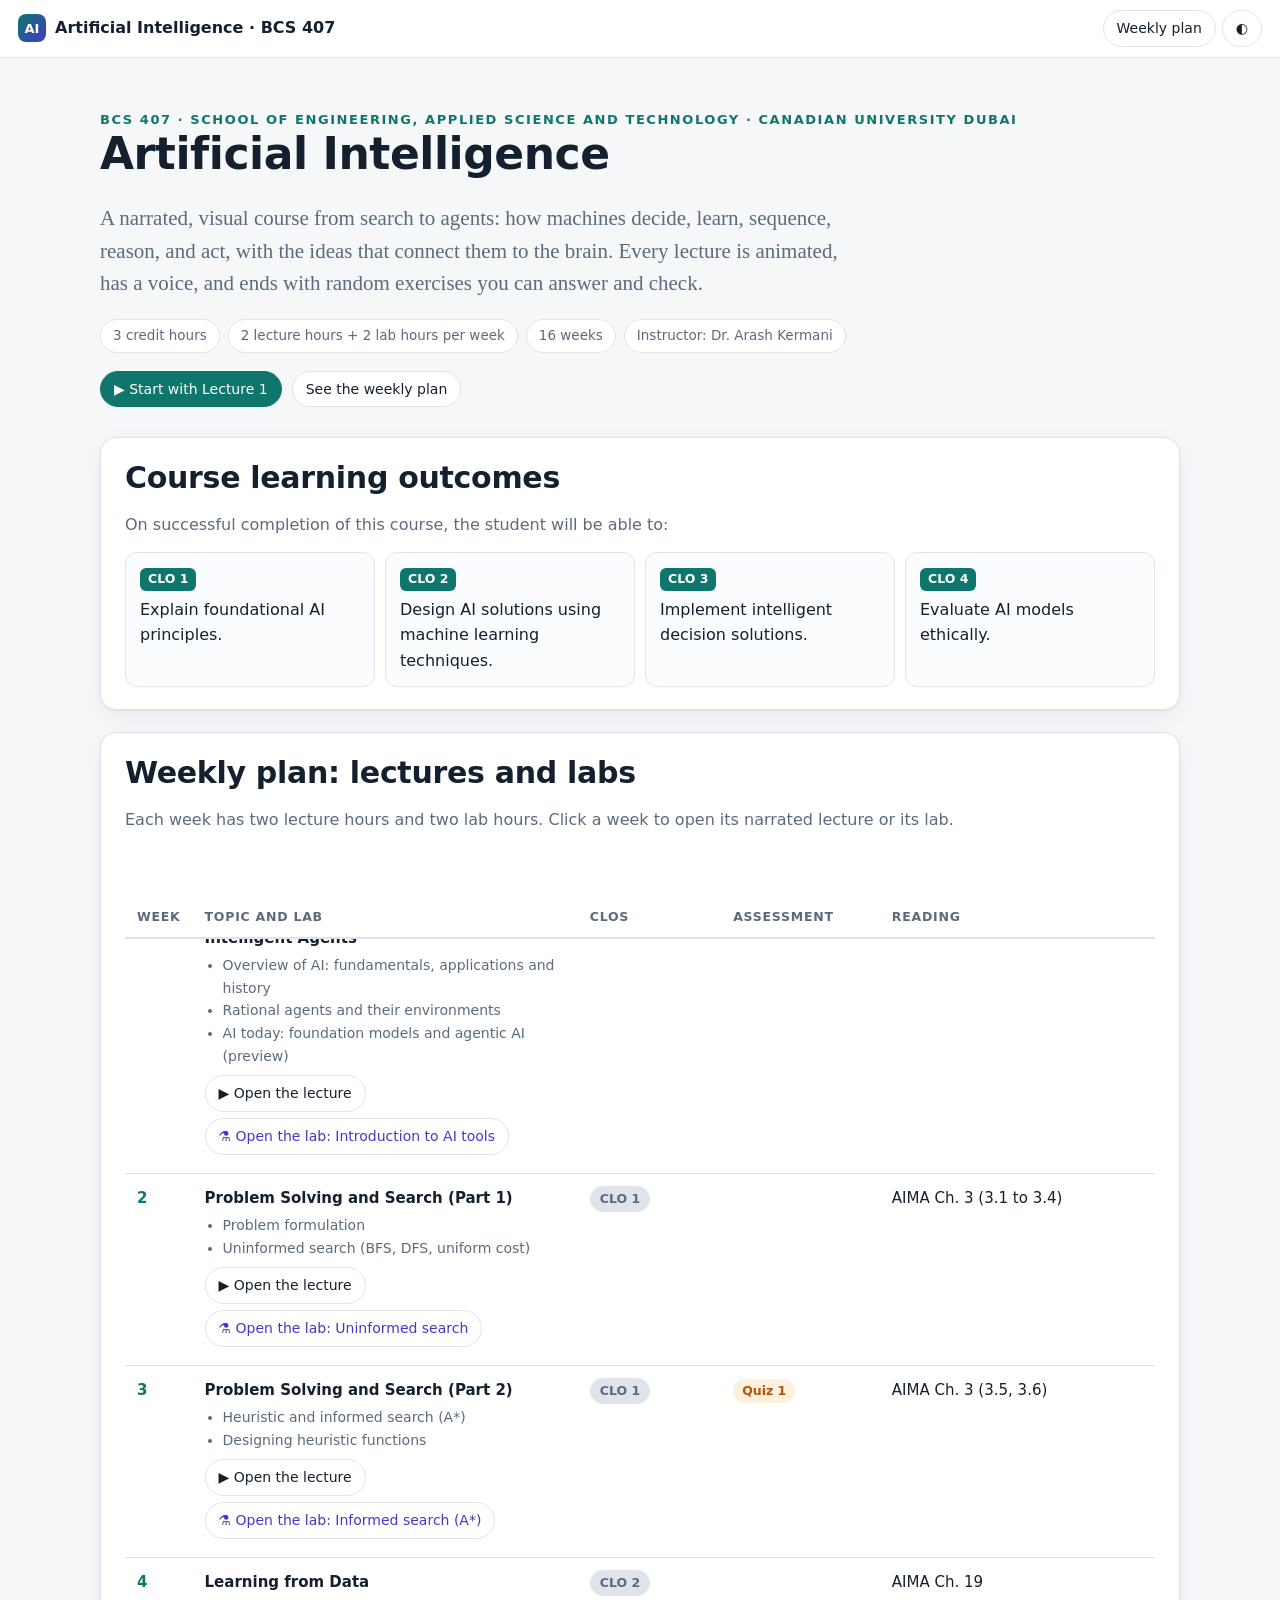
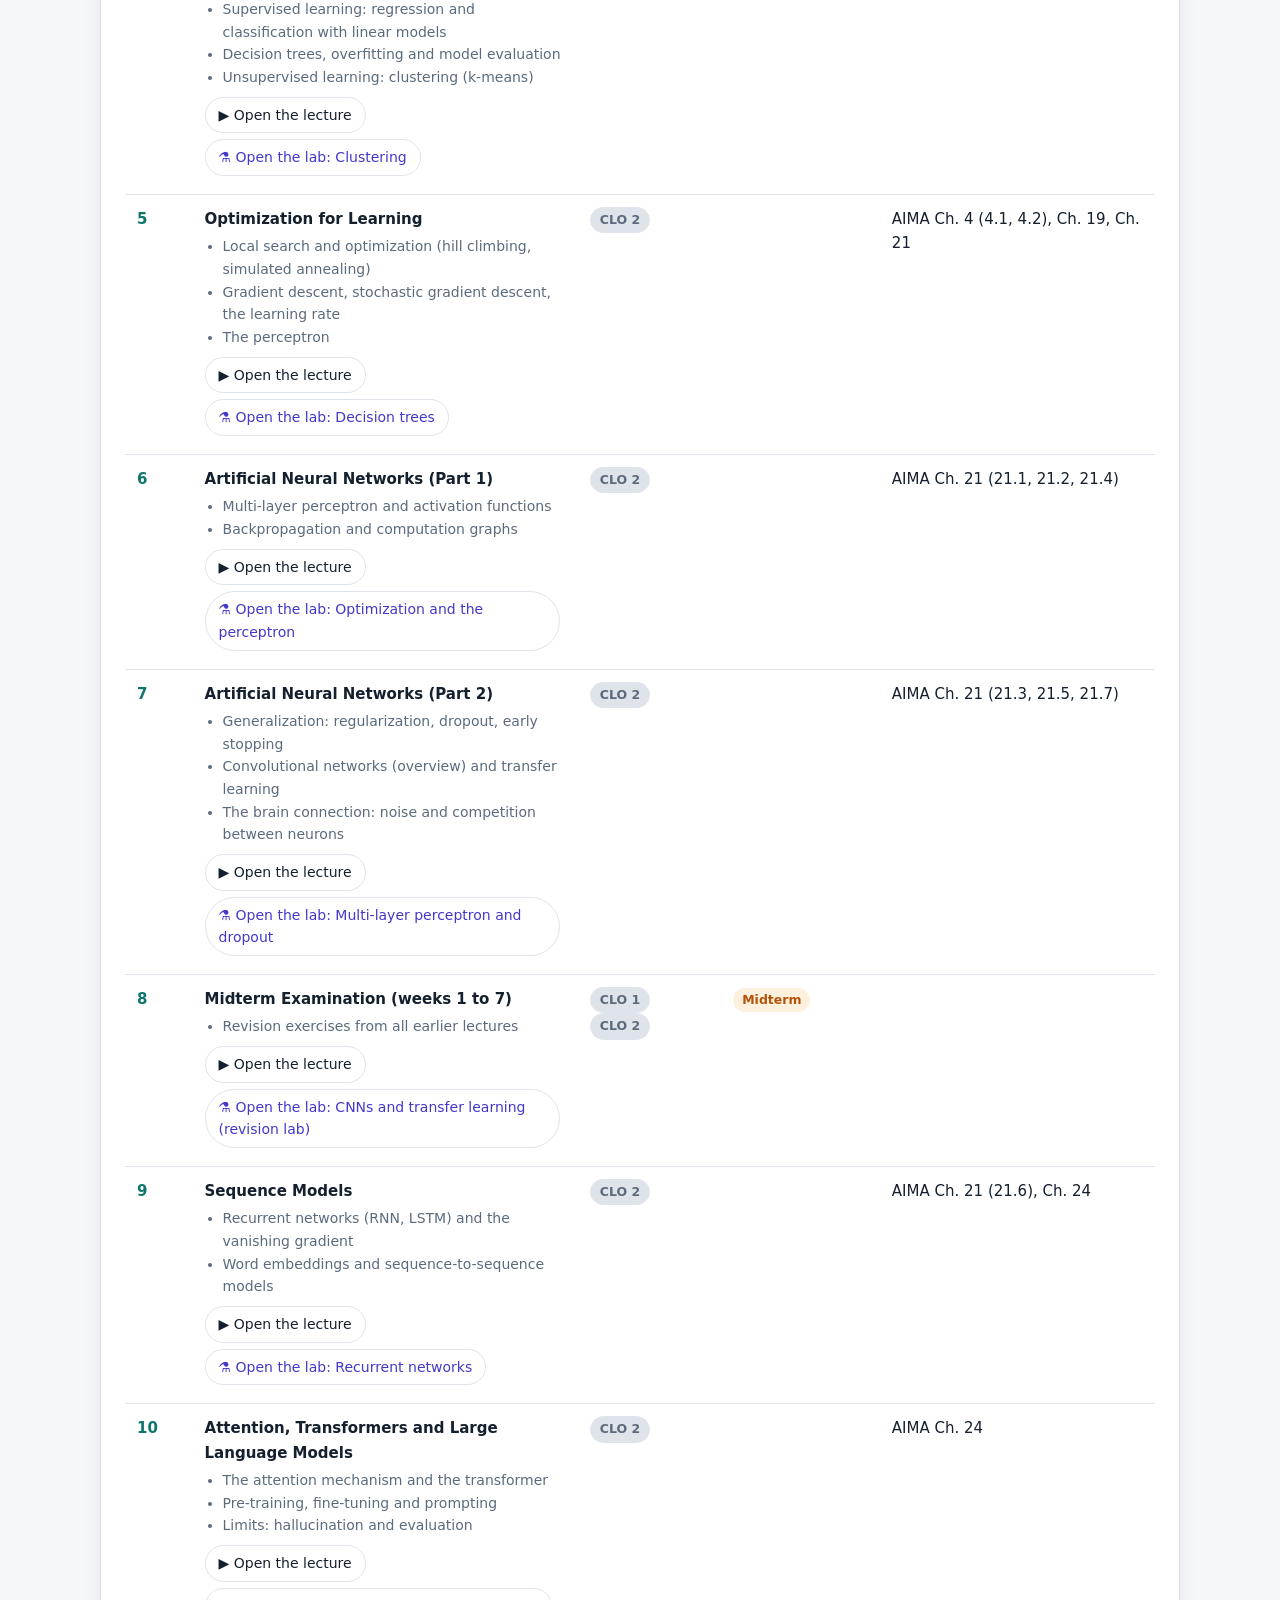
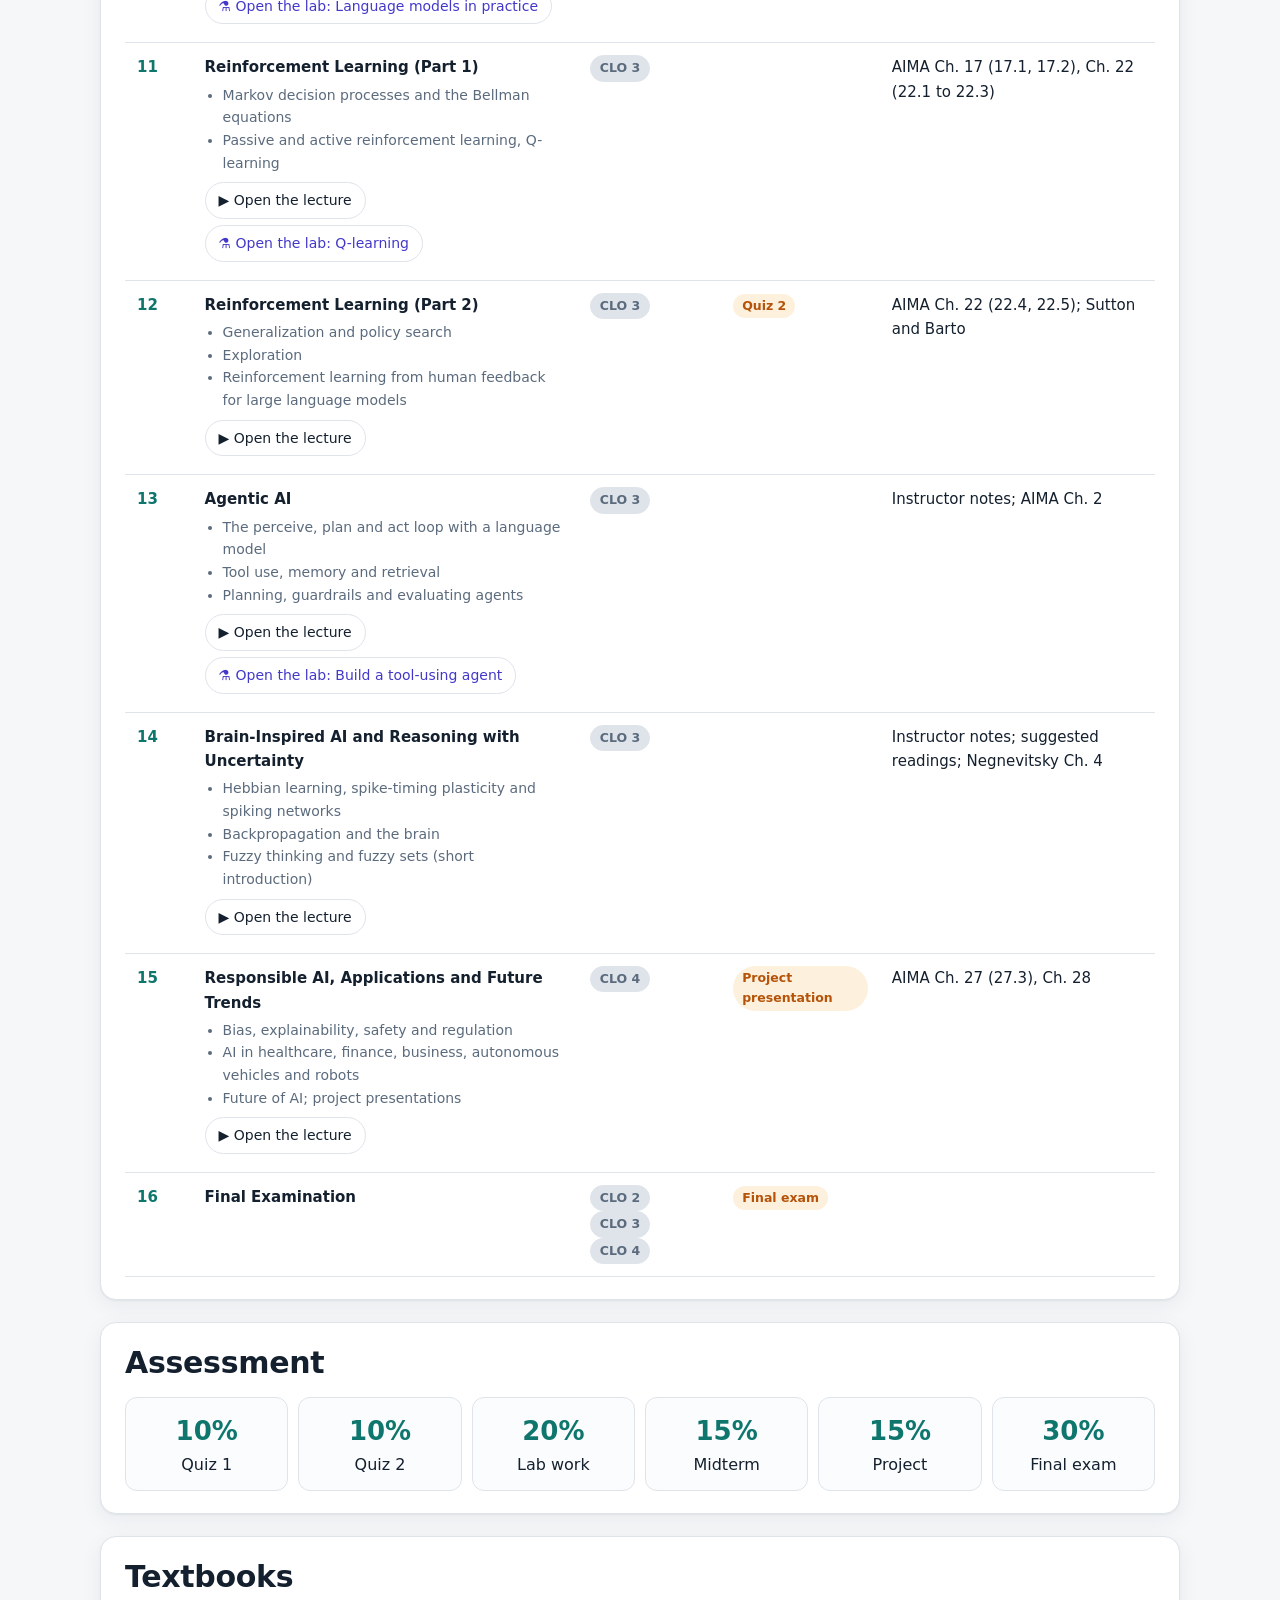
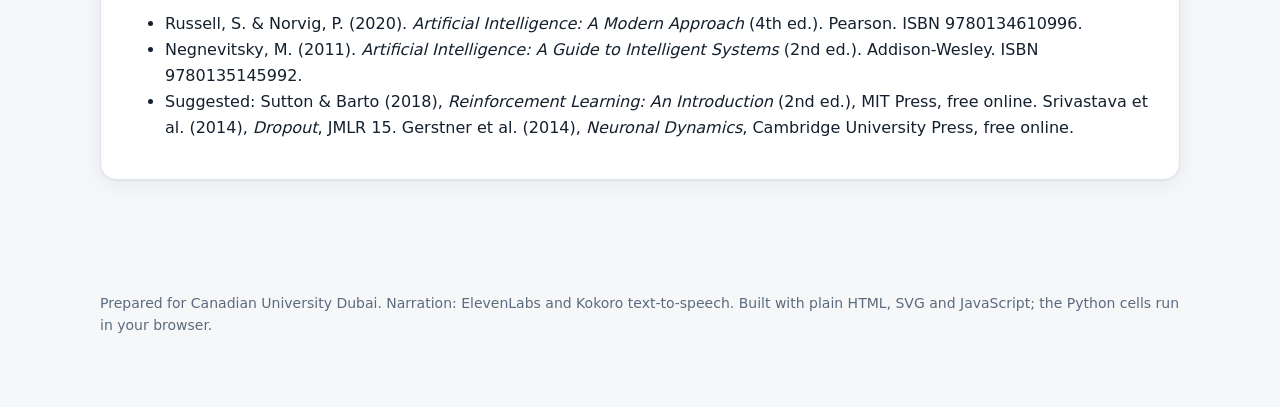
==== index.html @ 583de00b "Engine, kit, A* widget, full lecture w03 Co-Authored-By: Claude Sonnet 5.5 <noreply@anthropic.com>  " ====
<!doctype html>
<html lang="en"><head><meta charset="utf-8"><meta name="viewport" content="width=device-width,initial-scale=1">
<title>Artificial Intelligence · BCS 407</title>
<meta name="description" content="A narrated, visual, interactive course on artificial intelligence: search, learning, neural networks, sequence models, language models, reinforcement learning, agents, and brain-inspired AI.">
<link rel="icon" href="data:image/svg+xml,%3Csvg xmlns='http://www.w3.org/2000/svg' viewBox='0 0 32 32'%3E%3Crect width='32' height='32' rx='8' fill='%230f766e'/%3E%3Ccircle cx='9' cy='16' r='3' fill='white'/%3E%3Ccircle cx='23' cy='9' r='3' fill='white'/%3E%3Ccircle cx='23' cy='23' r='3' fill='white'/%3E%3Cpath d='M9 16L23 9M9 16L23 23' stroke='white' stroke-width='1.6'/%3E%3C/svg%3E">
<link rel="stylesheet" href="assets/style.css">
</head><body><div id="app"></div>
<script src="assets/engine.js"></script><script src="assets/kit.js"></script><script src="assets/data.js"></script>
<script>Course.home(window.COURSE);</script>
</body></html>
---- assets/style.css ----
/* ============================================================
   Artificial Intelligence (BCS 407) - course design system
   ============================================================ */
:root{
  --bg:#f6f7f9; --card:#ffffff; --fg:#14202e; --muted:#5b6b7d; --line:#dfe4ea;
  --accent:#0f766e; --accent-bg:#e1f4f1; --accent2:#4338ca; --accent2-bg:#e9e8fb;
  --warn:#b45309; --warn-bg:#fdf0dc; --ok:#15803d; --ok-bg:#e1f5e8; --bad:#b91c1c; --bad-bg:#fbe5e5;
  --fig-bg:#fbfcfd; --shadow:0 1px 2px rgba(15,30,50,.06),0 6px 22px rgba(15,30,50,.06);
  --mono:ui-monospace,SFMono-Regular,Menlo,Consolas,monospace;
  --sans:"Inter","Segoe UI",system-ui,-apple-system,Roboto,Helvetica,Arial,sans-serif;
  --serif:"Source Serif 4",Georgia,"Times New Roman",serif;
  --player:64px; --rail:236px;
  /* figure palette (used by SVG helpers through CSS variables) */
  --c-node:#e8eef5; --c-node-line:#51657c; --c-a:#0f766e; --c-b:#4338ca; --c-c:#b45309; --c-d:#be185d;
  --c-ink:#14202e; --c-soft:#8a99ab; --c-grid:#e3e8ee;
  --c-open:#dedcfb; --c-closed:#bdece5; --c-cur:#fde7a0; --c-goal:#fcd0d0; --c-start:#c3f2d3; --c-path:#fcd34d; --c-wall:#34465c;
}
:root[data-theme="dark"]{
  --bg:#0e1621; --card:#152233; --fg:#e8eef6; --muted:#97a7ba; --line:#263a52;
  --accent:#34d3be; --accent-bg:#12342f; --accent2:#a5a1ff; --accent2-bg:#22214d;
  --warn:#f5b85c; --warn-bg:#3b2c12; --ok:#58d68d; --ok-bg:#133423; --bad:#ff8a8a; --bad-bg:#40191b;
  --fig-bg:#101b29; --shadow:0 1px 2px rgba(0,0,0,.4),0 8px 24px rgba(0,0,0,.35);
  --c-node:#1f3248; --c-node-line:#7f93ab; --c-a:#34d3be; --c-b:#a5a1ff; --c-c:#f5b85c; --c-d:#ff9ccf;
  --c-ink:#e8eef6; --c-soft:#6d8199; --c-grid:#22344a;
  --c-open:#2d2c6e; --c-closed:#14524a; --c-cur:#6b4e0a; --c-goal:#5c1f1f; --c-start:#14532d; --c-path:#a16207; --c-wall:#0b1523;
}
@media (prefers-color-scheme: dark){
  :root:not([data-theme="light"]){
    --bg:#0e1621; --card:#152233; --fg:#e8eef6; --muted:#97a7ba; --line:#263a52;
    --accent:#34d3be; --accent-bg:#12342f; --accent2:#a5a1ff; --accent2-bg:#22214d;
    --warn:#f5b85c; --warn-bg:#3b2c12; --ok:#58d68d; --ok-bg:#133423; --bad:#ff8a8a; --bad-bg:#40191b;
    --fig-bg:#101b29; --shadow:0 1px 2px rgba(0,0,0,.4),0 8px 24px rgba(0,0,0,.35);
    --c-node:#1f3248; --c-node-line:#7f93ab; --c-a:#34d3be; --c-b:#a5a1ff; --c-c:#f5b85c; --c-d:#ff9ccf;
    --c-ink:#e8eef6; --c-soft:#6d8199; --c-grid:#22344a;
    --c-open:#2d2c6e; --c-closed:#14524a; --c-cur:#6b4e0a; --c-goal:#5c1f1f; --c-start:#14532d; --c-path:#a16207; --c-wall:#0b1523;
  }
}
*{box-sizing:border-box}
html{scroll-behavior:smooth;scroll-padding-top:72px}
body{margin:0;background:var(--bg);color:var(--fg);font:16px/1.62 var(--sans);-webkit-font-smoothing:antialiased}
body.narrating{padding-bottom:var(--player)}
a{color:var(--accent2);text-decoration:none} a:hover{text-decoration:underline}
h1,h2,h3,h4{line-height:1.22;margin:0 0 .5em;letter-spacing:-.01em}
h1{font-size:clamp(28px,4.4vw,44px);font-weight:750}
h2{font-size:clamp(22px,2.6vw,30px);font-weight:700}
h3{font-size:19px;font-weight:650}
p{margin:0 0 .9em} code,kbd{font-family:var(--mono);font-size:.9em}
code{background:var(--accent2-bg);padding:.08em .35em;border-radius:5px}
button,select,input{font:inherit}
button{cursor:pointer}
.sr{position:absolute;left:-9999px}

/* ---------- top bar ---------- */
.top{position:sticky;top:0;z-index:50;display:flex;align-items:center;gap:14px;padding:10px 18px;background:color-mix(in srgb,var(--card) 92%,transparent);backdrop-filter:blur(10px);border-bottom:1px solid var(--line)}
.top .brand{font-weight:750;color:var(--fg);display:flex;align-items:center;gap:9px}
.top .brand i{display:inline-grid;place-items:center;width:28px;height:28px;border-radius:8px;background:linear-gradient(135deg,var(--accent),var(--accent2));color:#fff;font-style:normal;font-size:13px}
.top nav{margin-left:auto;display:flex;gap:6px;align-items:center}
.pill{border:1px solid var(--line);background:var(--card);color:var(--fg);border-radius:999px;padding:6px 13px;font-size:14px}
.pill:hover{border-color:var(--accent);text-decoration:none}
.pill.primary{background:var(--accent);border-color:var(--accent);color:#fff}
.pill.ghost{background:transparent}

/* ---------- home ---------- */
.hero{padding:54px 20px 30px;max-width:1120px;margin:0 auto}
.hero .kick{font:600 13px var(--sans);letter-spacing:.12em;text-transform:uppercase;color:var(--accent)}
.hero p.lead{font:400 clamp(17px,1.7vw,21px)/1.55 var(--serif);color:var(--muted);max-width:760px}
.hero .meta{display:flex;flex-wrap:wrap;gap:8px;margin-top:16px}
.hero .meta span{background:var(--card);border:1px solid var(--line);border-radius:999px;padding:5px 12px;font-size:13.5px;color:var(--muted)}
.wrap{max-width:1120px;margin:0 auto;padding:0 20px 60px}
.card{background:var(--card);border:1px solid var(--line);border-radius:16px;box-shadow:var(--shadow);padding:22px 24px;margin:0 0 22px}
.clos{display:grid;gap:10px;grid-template-columns:repeat(auto-fit,minmax(240px,1fr))}
.clo{border:1px solid var(--line);border-radius:12px;padding:12px 14px;background:var(--fig-bg)}
.clo b{display:inline-block;background:var(--accent);color:#fff;border-radius:6px;padding:1px 8px;font-size:12.5px;margin-bottom:6px}
.plan{width:100%;border-collapse:separate;border-spacing:0;font-size:15px}
.plan th{position:sticky;top:50px;background:var(--card);text-align:left;font-size:12.5px;letter-spacing:.06em;text-transform:uppercase;color:var(--muted);padding:10px 12px;border-bottom:2px solid var(--line)}
.plan td{padding:12px;border-bottom:1px solid var(--line);vertical-align:top}
.plan tr:hover td{background:color-mix(in srgb,var(--accent-bg) 55%,transparent)}
.plan .wk{font-weight:700;width:48px;color:var(--accent)}
.plan .topic b{display:block;margin-bottom:3px}
.plan ul{margin:4px 0 0;padding-left:18px;color:var(--muted);font-size:14px}
.plan .links a{display:inline-block;margin:0 6px 6px 0}
.chip{display:inline-block;padding:2px 9px;border-radius:999px;font-size:12.5px;font-weight:600;background:var(--accent-bg);color:var(--accent)}
.chip.lab{background:var(--accent2-bg);color:var(--accent2)} .chip.exam{background:var(--warn-bg);color:var(--warn)}
.chip.clo{background:var(--line);color:var(--muted)}
.assess{display:grid;grid-template-columns:repeat(auto-fit,minmax(150px,1fr));gap:10px}
.assess div{border:1px solid var(--line);border-radius:12px;padding:12px;text-align:center;background:var(--fig-bg)}
.assess b{display:block;font-size:26px;color:var(--accent)}

/* ---------- lecture layout ---------- */
.lec{display:grid;grid-template-columns:var(--rail) minmax(0,1fr);gap:0;max-width:1480px;margin:0 auto}
.rail{position:sticky;top:50px;align-self:start;height:calc(100vh - 50px);overflow:auto;padding:18px 14px 90px 18px;border-right:1px solid var(--line)}
.rail .tag{font:600 12px var(--sans);letter-spacing:.1em;text-transform:uppercase;color:var(--muted);margin:0 0 8px}
.rail a{display:flex;gap:8px;padding:7px 9px;border-radius:9px;color:var(--fg);font-size:14.5px}
.rail a:hover{background:var(--accent-bg);text-decoration:none}
.rail a.on{background:var(--accent-bg);color:var(--accent);font-weight:650}
.rail a span.n{color:var(--muted);font-variant-numeric:tabular-nums;min-width:22px}
.rail .bar{height:3px;background:var(--line);border-radius:3px;margin:5px 0 0 30px;overflow:hidden}
.rail .bar i{display:block;height:100%;width:0;background:var(--accent);transition:width .3s}
.rail .prev-next{margin-top:16px;display:grid;gap:6px}
main.content{padding:20px clamp(14px,3vw,44px) 90px;min-width:0}
.lec-head{max-width:980px;margin:6px 0 26px}
.lec-head .kick{font:600 13px var(--sans);letter-spacing:.12em;text-transform:uppercase;color:var(--accent)}
.lec-head .lede{font:400 19px/1.55 var(--serif);color:var(--muted)}
.goals{background:var(--accent-bg);border-radius:14px;padding:14px 18px;margin:18px 0}
.goals ul{margin:6px 0 0;padding-left:20px}
section.chapter{margin:0 0 56px}
section.chapter>h2{display:flex;align-items:baseline;gap:12px;border-bottom:2px solid var(--line);padding-bottom:8px;margin-bottom:6px}
section.chapter>h2 span{color:var(--accent);font-variant-numeric:tabular-nums}
.ch-actions{margin:8px 0 16px}

/* ---------- scene (figure + narration steps) ---------- */
.scene{display:grid;grid-template-columns:minmax(0,1.5fr) minmax(300px,1fr);gap:22px;margin:0 0 34px;align-items:start}
.scene.wide{grid-template-columns:1fr}
.scene>.fig{position:sticky;top:62px;background:var(--fig-bg);border:1px solid var(--line);border-radius:16px;box-shadow:var(--shadow);overflow:hidden}
.scene.wide>.fig{position:relative;top:0}
.scene .fig svg{display:block;width:100%;height:auto;max-height:calc(100vh - 150px)}
.fig-nav{display:flex;align-items:center;gap:6px;padding:8px 10px;border-top:1px solid var(--line);background:var(--card);font-size:13.5px}
.fig-nav button{border:1px solid var(--line);background:var(--card);color:var(--fg);border-radius:8px;padding:4px 10px}
.fig-nav button:hover{border-color:var(--accent)}
.fig-nav .dots{display:flex;gap:5px;margin:0 6px;flex:1;justify-content:center}
.fig-nav .dots button{width:11px;height:11px;padding:0;border-radius:50%;border:2px solid var(--line);background:transparent}
.fig-nav .dots button.on{background:var(--accent);border-color:var(--accent)}
.fig-nav .dots button.seen{border-color:var(--accent)}
.fig-nav .narrate{color:var(--accent);border-color:var(--accent-bg);background:var(--accent-bg)}
.fig-ctl{display:flex;flex-wrap:wrap;gap:10px;padding:8px 12px;border-top:1px solid var(--line);background:var(--card);font-size:13.5px;align-items:center}
.fig-ctl label{display:flex;gap:6px;align-items:center;color:var(--muted)}
.fig-ctl select,.fig-ctl input[type=range]{accent-color:var(--accent)}
.fig-ctl select{border:1px solid var(--line);background:var(--card);color:var(--fg);border-radius:7px;padding:3px 6px}
.steps .step{border-left:3px solid var(--line);padding:2px 0 2px 16px;margin:0 0 18px;opacity:.5;transition:opacity .25s,border-color .25s;cursor:pointer}
.steps .step.on{opacity:1;border-color:var(--accent)}
.steps .step h4{font-size:15px;margin:0 0 4px;color:var(--accent);text-transform:uppercase;letter-spacing:.06em}
.steps .step p{font:400 17px/1.62 var(--serif);margin:0 0 .6em}
.steps .step .snt{transition:opacity .2s,background .2s;border-radius:4px}
.steps .step.speaking .snt{opacity:.38}
.steps .step.speaking .snt.cur{opacity:1;background:color-mix(in srgb,var(--accent) 13%,transparent)}
.steps .step .snt.done{opacity:1}
.term{color:var(--accent2);font-weight:600}
.note,.deeper{border-radius:12px;padding:10px 14px;margin:8px 0 14px;font-size:15.5px}
.note{background:var(--accent2-bg)} .deeper{background:var(--warn-bg)}
.deeper>summary{cursor:pointer;font-weight:650;color:var(--warn)}
details.deeper{padding:8px 14px}

/* ---------- exercises & quizzes ---------- */
.ex{border:1px solid var(--line);background:var(--card);border-radius:16px;box-shadow:var(--shadow);margin:20px 0;overflow:hidden}
.ex-head{display:flex;gap:10px;align-items:center;padding:11px 16px;background:var(--accent2-bg);border-bottom:1px solid var(--line)}
.ex-head b{color:var(--accent2)} .ex-head .sp{flex:1}
.ex-body{padding:16px 18px}
.ex-body .prompt{font-size:16.5px}
.ex-actions{display:flex;flex-wrap:wrap;gap:8px;padding:0 18px 16px;align-items:center}
.btn{border:1px solid var(--line);background:var(--card);color:var(--fg);border-radius:10px;padding:7px 14px;font-weight:600}
.btn:hover{border-color:var(--accent);color:var(--accent)}
.btn.primary{background:var(--accent);color:#fff;border-color:var(--accent)} .btn.primary:hover{color:#fff;filter:brightness(1.08)}
.btn.small{padding:4px 10px;font-size:13.5px}
.ans{margin:0 18px 18px;padding:14px 16px;border-radius:12px;background:var(--ok-bg);border:1px solid color-mix(in srgb,var(--ok) 30%,transparent)}
.ans[hidden]{display:none}
.ans h5{margin:0 0 6px;color:var(--ok);text-transform:uppercase;letter-spacing:.06em;font-size:12.5px}
.ex input[type=text],.ex input[type=number]{border:1px solid var(--line);background:var(--bg);color:var(--fg);border-radius:8px;padding:6px 10px;width:110px}
.verdict{font-weight:650;margin-left:4px} .verdict.ok{color:var(--ok)} .verdict.bad{color:var(--bad)}
.qz .opts{display:grid;gap:8px;margin-top:10px}
.qz .opt{display:flex;gap:10px;align-items:flex-start;border:1px solid var(--line);border-radius:10px;padding:9px 12px;background:var(--bg);text-align:left;color:var(--fg)}
.qz .opt:hover{border-color:var(--accent)} .qz .opt.good{border-color:var(--ok);background:var(--ok-bg)} .qz .opt.wrong{border-color:var(--bad);background:var(--bad-bg)}
.qz .why{margin-top:10px;display:none} .qz.done .why{display:block}

/* ---------- interactive widgets ---------- */
.widget{border:1px solid var(--line);background:var(--card);border-radius:16px;box-shadow:var(--shadow);margin:22px 0;overflow:hidden}
.widget-head{display:flex;align-items:center;gap:10px;flex-wrap:wrap;padding:11px 16px;background:var(--accent-bg);border-bottom:1px solid var(--line)}
.widget-head b{color:var(--accent)} .widget-head .sp{flex:1}
.widget-body{display:grid;grid-template-columns:minmax(0,1.6fr) minmax(250px,1fr);gap:0}
.widget-body.col{grid-template-columns:1fr}
.widget-canvas{background:var(--fig-bg);padding:6px}
.widget-canvas svg{display:block;width:100%;height:auto}
.widget-side{padding:14px 16px;border-left:1px solid var(--line);font-size:14.5px;display:flex;flex-direction:column;gap:10px}
.widget-ctl{display:flex;flex-wrap:wrap;gap:8px;padding:10px 14px;border-top:1px solid var(--line);align-items:center}
.widget-ctl label{display:flex;gap:6px;align-items:center;color:var(--muted);font-size:14px}
.widget-ctl select{border:1px solid var(--line);background:var(--card);color:var(--fg);border-radius:8px;padding:5px 8px}
.widget-ctl input[type=range]{accent-color:var(--accent)}
.stat{display:grid;grid-template-columns:auto 1fr;gap:3px 10px;font-variant-numeric:tabular-nums}
.stat span{color:var(--muted)}
.log{font:13px/1.45 var(--mono);max-height:180px;overflow:auto;background:var(--bg);border:1px solid var(--line);border-radius:10px;padding:8px 10px}
.legend{display:flex;flex-wrap:wrap;gap:10px;font-size:13px;color:var(--muted)}
.legend i{display:inline-block;width:12px;height:12px;border-radius:3px;margin-right:5px;vertical-align:-1px;border:1px solid var(--line)}
pre.code{background:#0f1b2a;color:#dbe7f5;border-radius:12px;padding:14px 16px;overflow:auto;font:13.5px/1.55 var(--mono);margin:10px 0}
pre.code .k{color:#8fd0ff} pre.code .c{color:#7f93ab} pre.code .s{color:#a8e3a3} pre.code .n{color:#f6c177}
.pycell{border:1px solid var(--line);border-radius:14px;margin:16px 0;overflow:hidden;background:var(--card)}
.pycell textarea{width:100%;min-height:130px;border:0;background:#0f1b2a;color:#dbe7f5;font:13.5px/1.55 var(--mono);padding:12px 14px;resize:vertical;outline:0;display:block}
.pycell .bar{display:flex;gap:8px;align-items:center;padding:8px 12px;border-top:1px solid var(--line);flex-wrap:wrap}
.pycell .out{margin:0;padding:10px 14px;background:#0a1320;color:#bde0c0;font:13px/1.5 var(--mono);white-space:pre-wrap;min-height:34px}
.pycell .out.err{color:#ffb4b4}

/* ---------- player ---------- */
.player{position:fixed;left:0;right:0;bottom:0;z-index:60;height:var(--player);background:var(--card);border-top:1px solid var(--line);box-shadow:0 -6px 24px rgba(15,30,50,.12);display:grid;grid-template-columns:auto minmax(0,1fr) auto;gap:14px;align-items:center;padding:0 16px}
.player[hidden]{display:none}
.player .ctl{display:flex;gap:6px;align-items:center}
.player .ctl button{border:1px solid var(--line);background:var(--card);color:var(--fg);border-radius:10px;padding:7px 13px;font-weight:650}
.player .ctl button.play{background:var(--accent);border-color:var(--accent);color:#fff;min-width:92px}
.player .mid{min-width:0}
.player .title{font-size:13.5px;color:var(--muted);white-space:nowrap;overflow:hidden;text-overflow:ellipsis}
.player .bar{height:7px;background:var(--line);border-radius:7px;margin-top:6px;overflow:hidden;cursor:pointer}
.player .bar i{display:block;height:100%;width:0;background:var(--accent);transition:width .15s}
.player .opts{display:flex;gap:10px;align-items:center;font-size:13.5px;color:var(--muted)}
.player select{border:1px solid var(--line);background:var(--card);color:var(--fg);border-radius:8px;padding:4px 6px}
.player .status{font-size:12.5px;color:var(--warn)}

/* ---------- responsive ---------- */
@media (max-width:1100px){
  .lec{grid-template-columns:1fr}
  .rail{position:relative;top:0;height:auto;border-right:0;border-bottom:1px solid var(--line);padding-bottom:14px}
  .scene{grid-template-columns:1fr}
  .scene>.fig{position:relative;top:0}
  .widget-body{grid-template-columns:1fr} .widget-side{border-left:0;border-top:1px solid var(--line)}
}
@media (max-width:700px){
  .player{grid-template-columns:1fr;height:auto;padding:8px 12px;gap:6px}
  .player .opts{display:none}
  :root{--player:112px}
  .plan th:nth-child(4),.plan td:nth-child(4){display:none}
}
@media (prefers-reduced-motion:reduce){*{transition:none!important;animation:none!important}}

/* ---------- svg figure primitives (classes used by engine helpers) ---------- */
svg text{font-family:var(--sans);fill:var(--c-ink)}
svg .soft{fill:var(--c-soft)}
svg .mono{font-family:var(--mono)}
svg .lbl{font-size:13px} svg .lbl.sm{font-size:11.5px} svg .lbl.lg{font-size:16px;font-weight:650}
svg .node{fill:var(--c-node);stroke:var(--c-node-line);stroke-width:1.6}
svg .edge{stroke:var(--c-node-line);stroke-width:1.6;fill:none}
svg .glow{filter:drop-shadow(0 0 5px var(--c-a))}
.footer{max-width:1120px;margin:30px auto 70px;padding:0 20px;color:var(--muted);font-size:14px}

/* small tables inside exercise prompts */
table.mini{border-collapse:collapse;margin:10px 0;font-family:var(--mono,ui-monospace,monospace);font-size:.95rem}
table.mini th,table.mini td{border:1px solid var(--line);padding:5px 14px;text-align:center}
table.mini th{background:var(--card);font-weight:700}
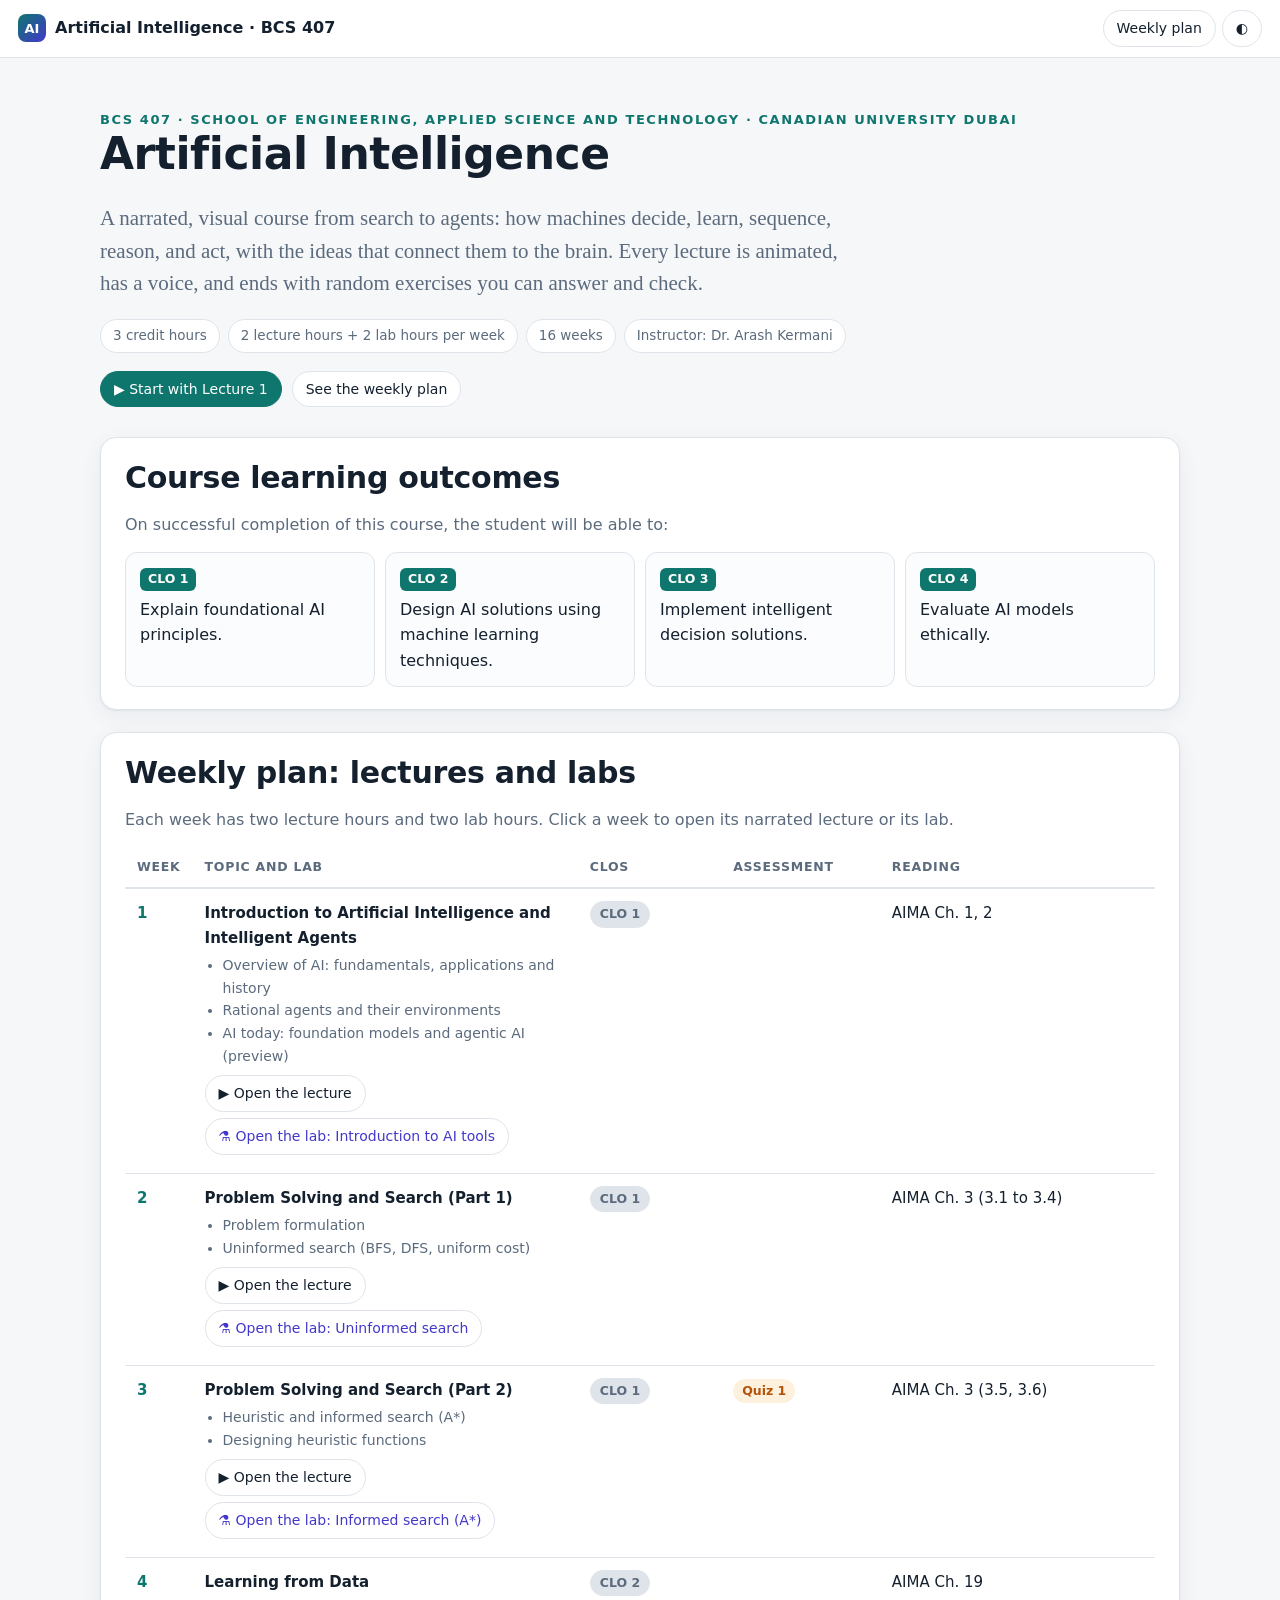
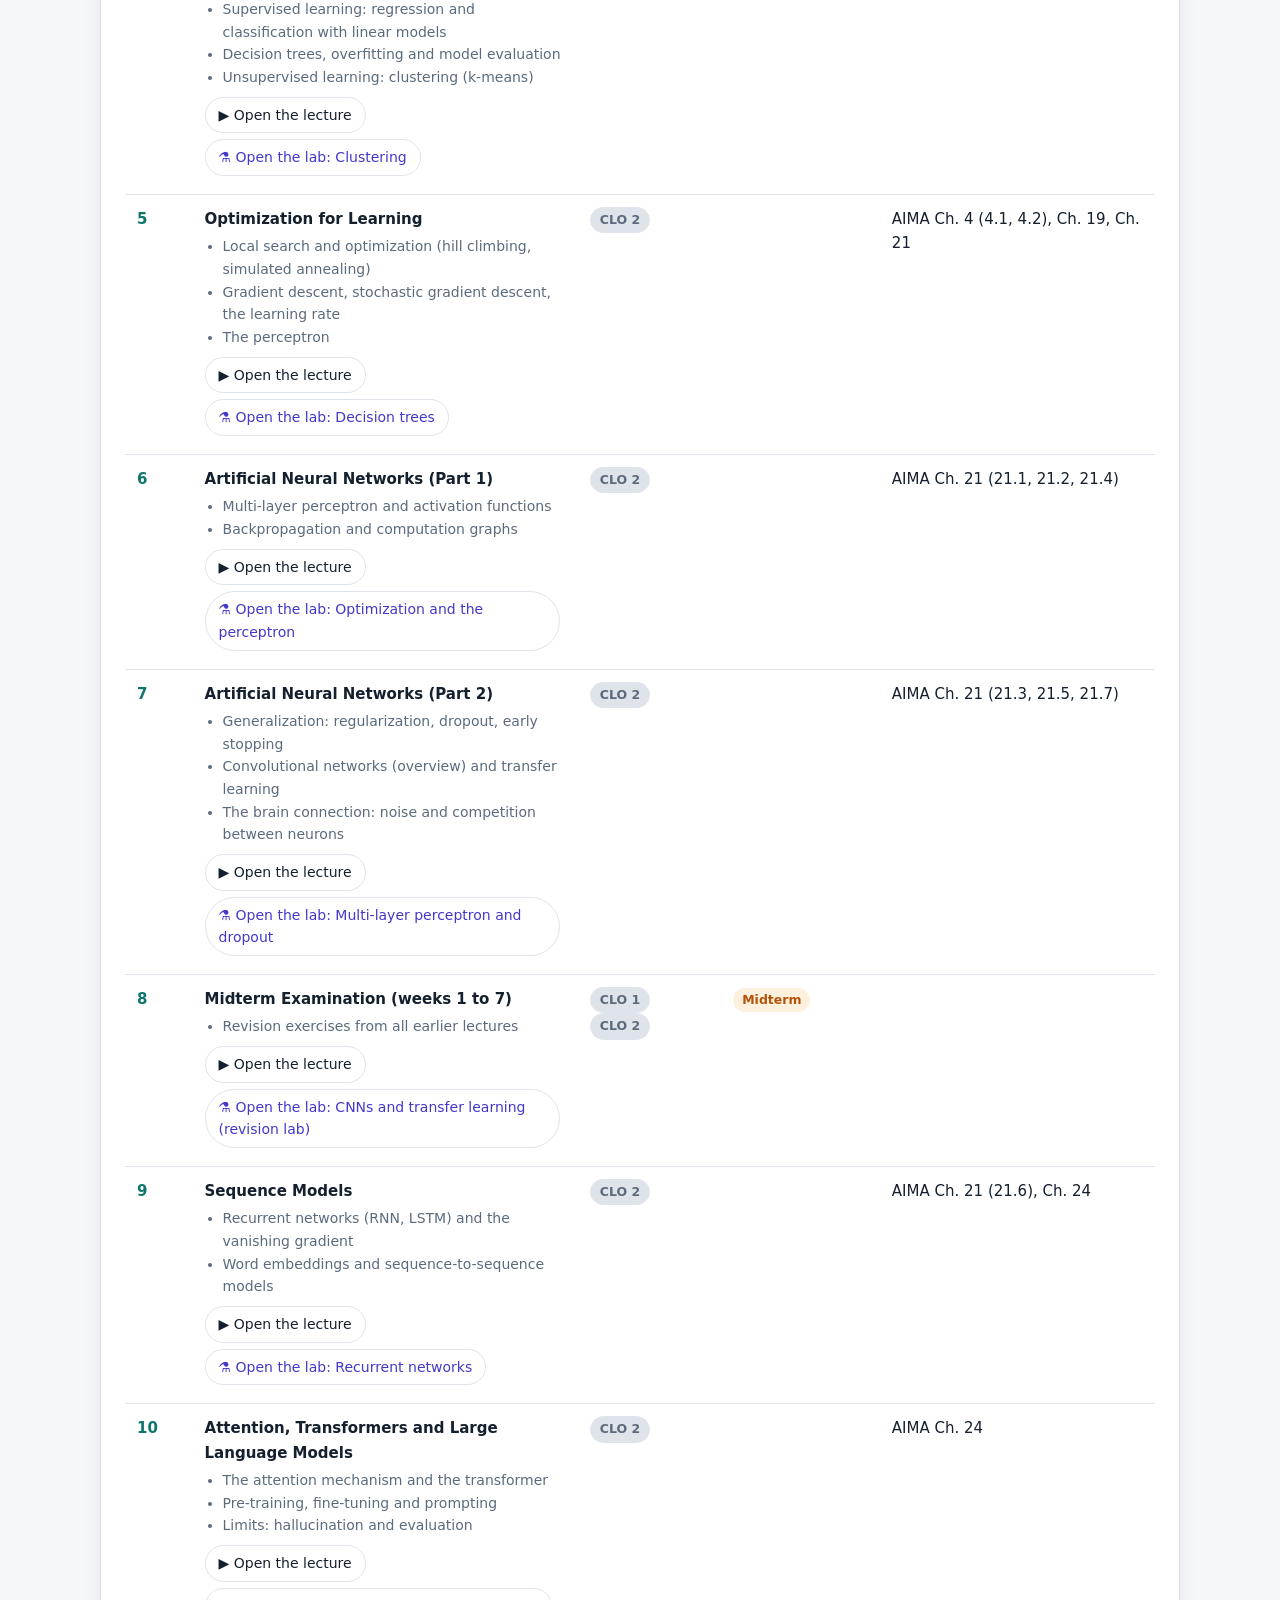
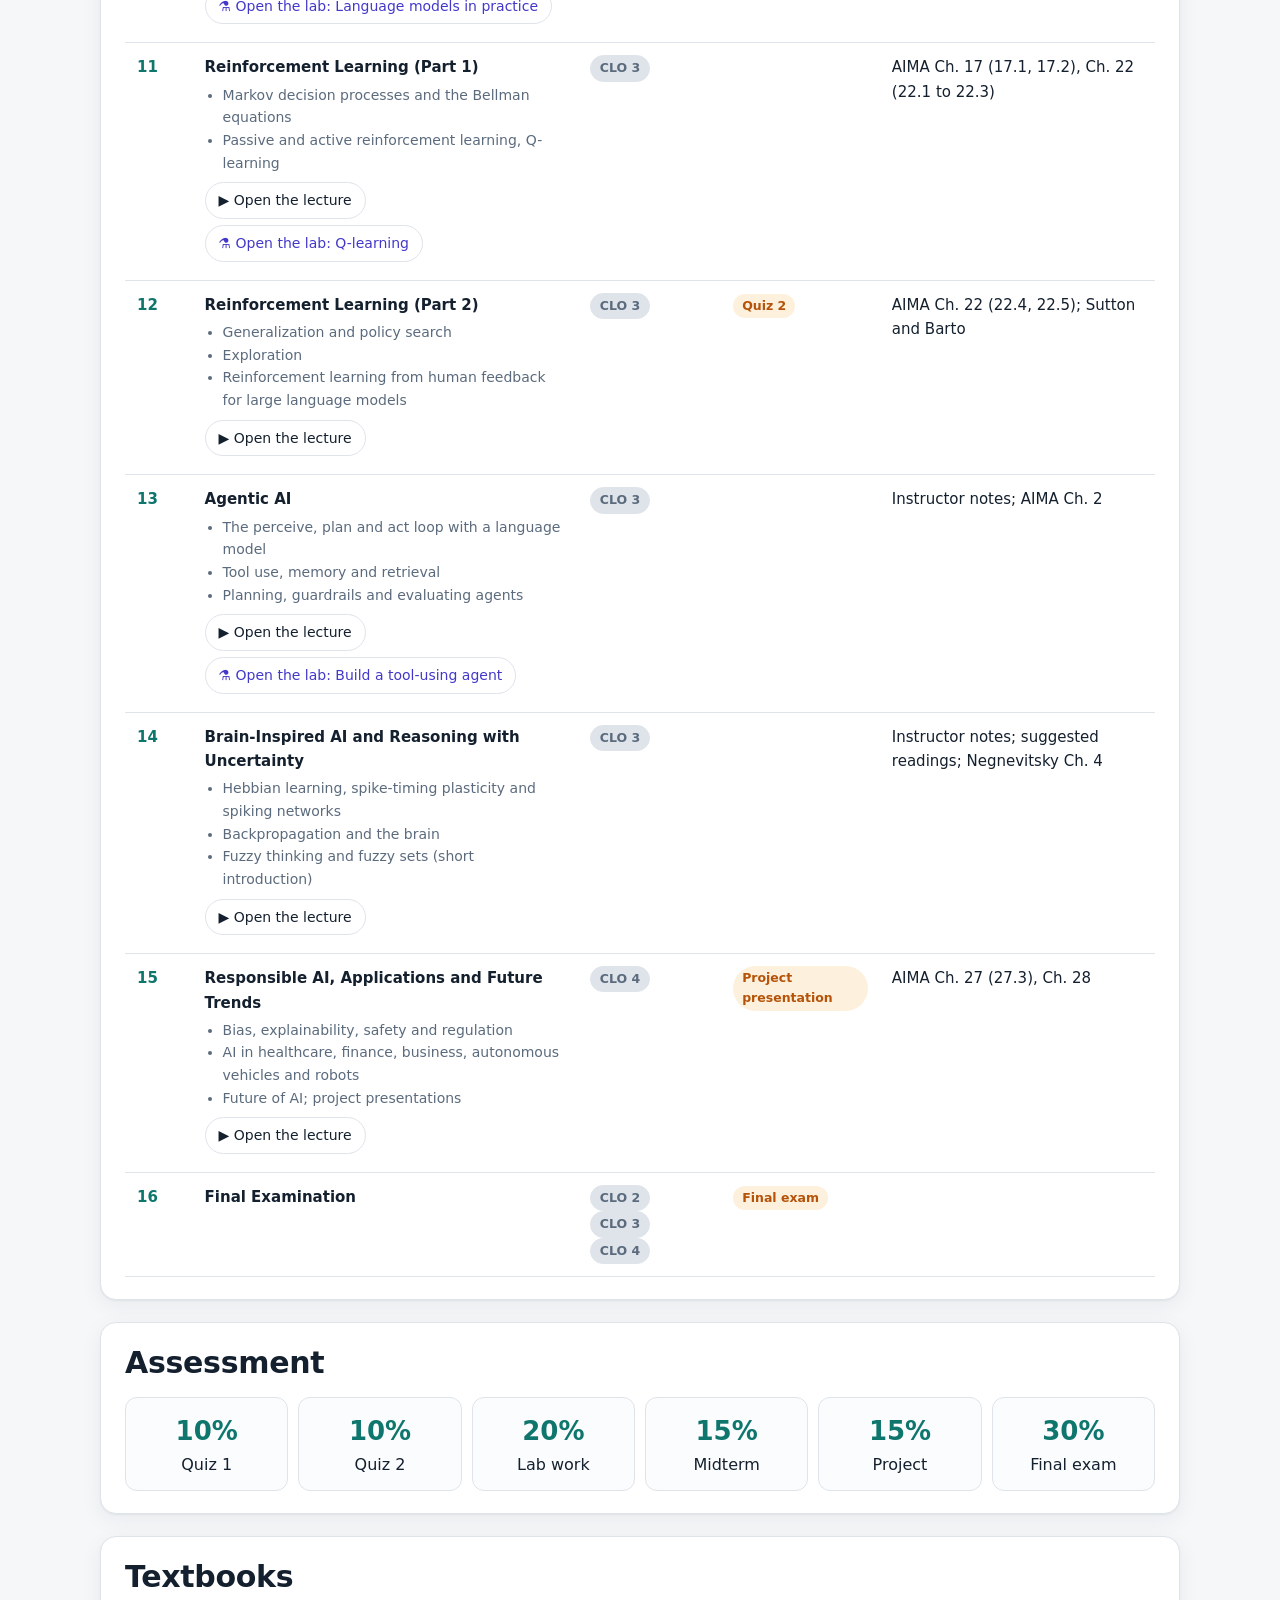
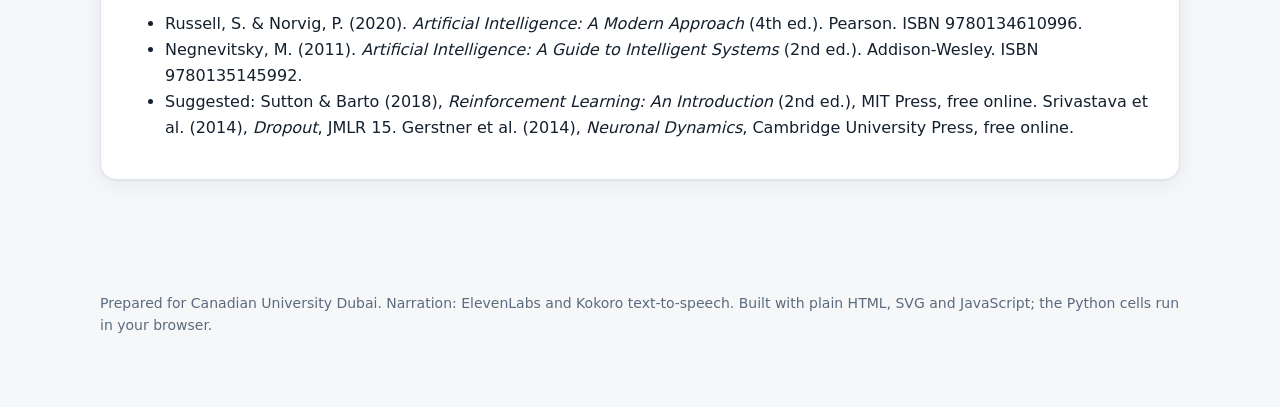
==== commit 6856cc6d: "BCS 407 AI course: 15 narrated lectures, 12 labs, 17 interactive widgets, ElevenLabs narration Co-Au" ====
--- a/index.html
+++ b/index.html
@@ -3,8 +3,8 @@
 <title>Artificial Intelligence · BCS 407</title>
 <meta name="description" content="A narrated, visual, interactive course on artificial intelligence: search, learning, neural networks, sequence models, language models, reinforcement learning, agents, and brain-inspired AI.">
 <link rel="icon" href="data:image/svg+xml,%3Csvg xmlns='http://www.w3.org/2000/svg' viewBox='0 0 32 32'%3E%3Crect width='32' height='32' rx='8' fill='%230f766e'/%3E%3Ccircle cx='9' cy='16' r='3' fill='white'/%3E%3Ccircle cx='23' cy='9' r='3' fill='white'/%3E%3Ccircle cx='23' cy='23' r='3' fill='white'/%3E%3Cpath d='M9 16L23 9M9 16L23 23' stroke='white' stroke-width='1.6'/%3E%3C/svg%3E">
-<link rel="stylesheet" href="assets/style.css">
+<link rel="stylesheet" href="assets/style.css?v=2">
 </head><body><div id="app"></div>
-<script src="assets/engine.js"></script><script src="assets/kit.js"></script><script src="assets/data.js"></script>
+<script src="assets/engine.js?v=2"></script><script src="assets/kit.js?v=2"></script><script src="assets/data.js?v=2"></script>
 <script>Course.home(window.COURSE);</script>
 </body></html>
--- a/assets/style.css
+++ b/assets/style.css
@@ -72,7 +72,7 @@
 .clo{border:1px solid var(--line);border-radius:12px;padding:12px 14px;background:var(--fig-bg)}
 .clo b{display:inline-block;background:var(--accent);color:#fff;border-radius:6px;padding:1px 8px;font-size:12.5px;margin-bottom:6px}
 .plan{width:100%;border-collapse:separate;border-spacing:0;font-size:15px}
-.plan th{position:sticky;top:50px;background:var(--card);text-align:left;font-size:12.5px;letter-spacing:.06em;text-transform:uppercase;color:var(--muted);padding:10px 12px;border-bottom:2px solid var(--line)}
+.plan th{position:static;background:var(--card);text-align:left;font-size:12.5px;letter-spacing:.06em;text-transform:uppercase;color:var(--muted);padding:10px 12px;border-bottom:2px solid var(--line)}
 .plan td{padding:12px;border-bottom:1px solid var(--line);vertical-align:top}
 .plan tr:hover td{background:color-mix(in srgb,var(--accent-bg) 55%,transparent)}
 .plan .wk{font-weight:700;width:48px;color:var(--accent)}
@@ -231,3 +231,7 @@
 table.mini{border-collapse:collapse;margin:10px 0;font-family:var(--mono,ui-monospace,monospace);font-size:.95rem}
 table.mini th,table.mini td{border:1px solid var(--line);padding:5px 14px;text-align:center}
 table.mini th{background:var(--card);font-weight:700}
+
+/* anchors and the sticky plan header: never hide the first row behind the bars */
+html{scroll-padding-top:112px}
+#plan,.plan{scroll-margin-top:112px}
